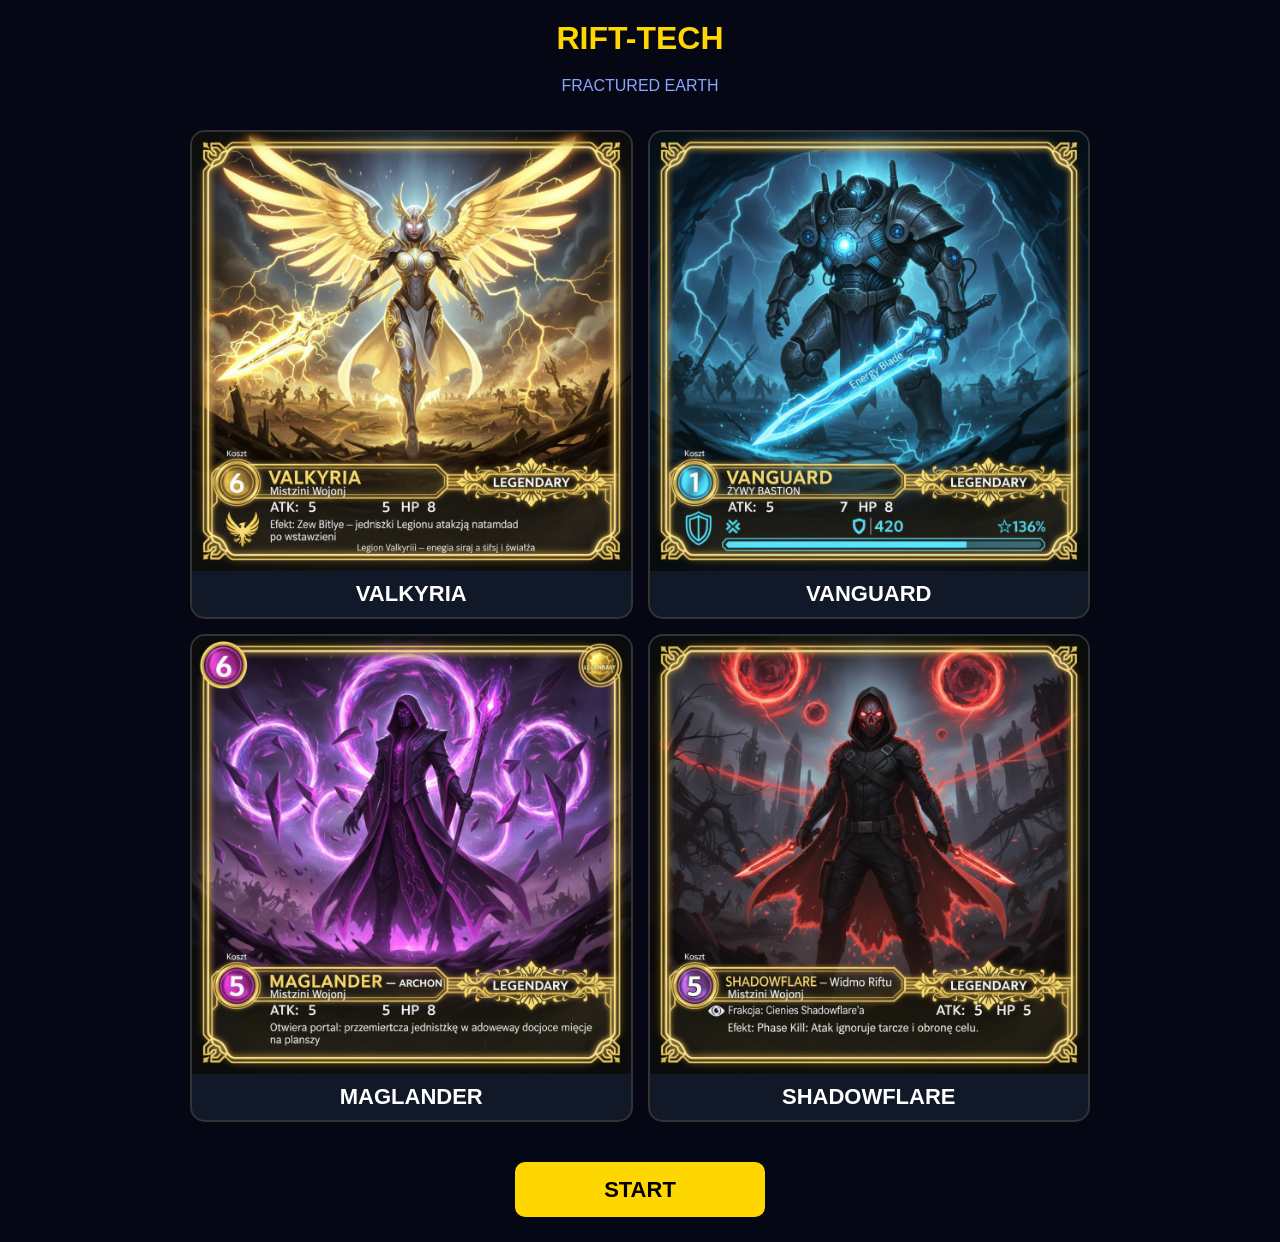
==== www/index.html @ 511accdf "Start RIFT-TECH WebView" ====
<!DOCTYPE html>
<html lang="pl">
<head>
<meta charset="UTF-8">
<meta name="viewport" content="width=device-width,initial-scale=1">
<title>RIFT-TECH</title>

<style>
body{
margin:0;
background:#050814;
font-family:Arial;
color:white;
}

header{
text-align:center;
padding:20px;
font-size:32px;
font-weight:bold;
color:gold;
}

.subtitle{
text-align:center;
margin-bottom:20px;
color:#8aa4ff;
}

.grid{
display:grid;
grid-template-columns:repeat(2,1fr);
gap:15px;
padding:15px;
max-width:900px;
margin:auto;
}

.card{
background:#111827;
border:2px solid #333;
border-radius:15px;
overflow:hidden;
transition:.2s;
cursor:pointer;
}

.card:hover{
transform:scale(1.03);
border-color:gold;
}

.card img{
width:100%;
display:block;
}

.name{
padding:10px;
text-align:center;
font-size:22px;
font-weight:bold;
}

.btn{
display:block;
margin:25px auto;
width:250px;
height:55px;
font-size:22px;
background:gold;
border:none;
border-radius:10px;
font-weight:bold;
}

.selected{
border:3px solid gold;
box-shadow:0 0 20px gold;
}
</style>
</head>

<body>

<header>RIFT-TECH</header>
<div class="subtitle">FRACTURED EARTH</div>

<div class="grid">

<div class="card" onclick="pick('valkyria',this)">
<img src="assets/heroes/valkyria.webp">
<div class="name">VALKYRIA</div>
</div>

<div class="card" onclick="pick('vanguard',this)">
<img src="assets/heroes/vanguard.webp">
<div class="name">VANGUARD</div>
</div>

<div class="card" onclick="pick('maglander',this)">
<img src="assets/heroes/maglander.webp">
<div class="name">MAGLANDER</div>
</div>

<div class="card" onclick="pick('shadowflare',this)">
<img src="assets/heroes/shadowflare.webp">
<div class="name">SHADOWFLARE</div>
</div>

</div>

<button class="btn" onclick="startGame()">
START
</button>

<script>
let faction=null;

function pick(name,el){
document.querySelectorAll(".card")
.forEach(c=>c.classList.remove("selected"));

el.classList.add("selected");
faction=name;
}

function startGame(){
if(!faction){
alert("Wybierz frakcję");
return;
}

localStorage.setItem("faction",faction);

alert("Wybrano: "+faction);
}
</script>

</body>
</html>
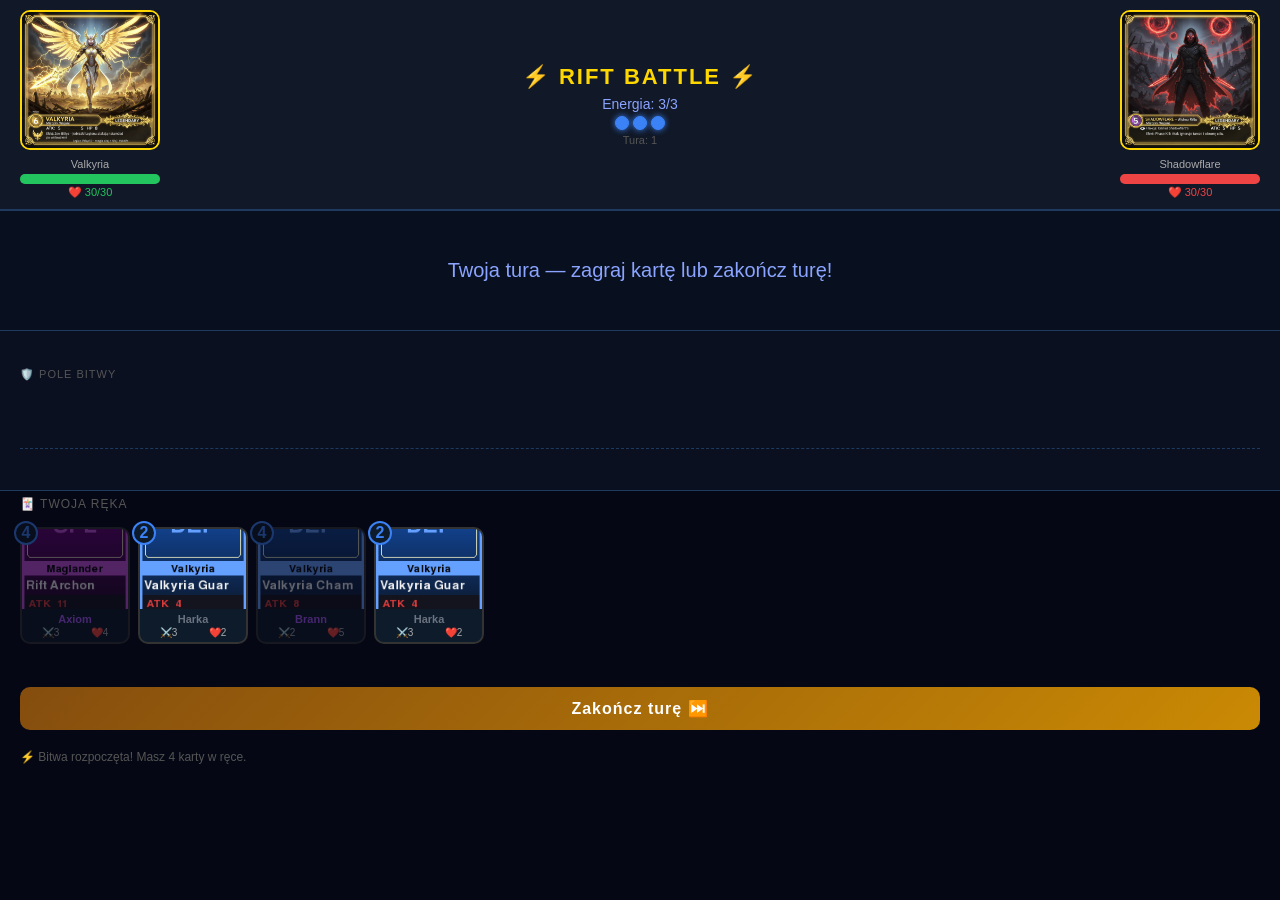
==== commit 611f100e: "Build playable battle screen" ====
--- a/www/index.html
+++ b/www/index.html
@@ -1,141 +1,318 @@
 <!DOCTYPE html>
-<html lang="pl">
+<html>
 <head>
 <meta charset="UTF-8">
-<meta name="viewport" content="width=device-width,initial-scale=1">
-<title>RIFT-TECH</title>
-
+<title>RIFT-TECH Battle</title>
 <style>
+*{ box-sizing:border-box; margin:0; padding:0; }
+
 body{
-margin:0;
-background:#050814;
-font-family:Arial;
-color:white;
-}
-
-header{
-text-align:center;
-padding:20px;
-font-size:32px;
-font-weight:bold;
-color:gold;
-}
-
-.subtitle{
-text-align:center;
-margin-bottom:20px;
-color:#8aa4ff;
-}
-
-.grid{
-display:grid;
-grid-template-columns:repeat(2,1fr);
-gap:15px;
-padding:15px;
-max-width:900px;
-margin:auto;
+  background:#050814;
+  color:white;
+  font-family:Arial;
+  min-height:100vh;
+}
+
+#top{
+  display:flex;
+  justify-content:space-between;
+  align-items:center;
+  padding:10px 20px;
+  background:#111827;
+  border-bottom:2px solid #1e3a5f;
+}
+
+.hero{
+  width:140px;
+  text-align:center;
+}
+
+.hero img{
+  width:100%;
+  height:140px;
+  object-fit:cover;
+  border:2px solid gold;
+  border-radius:10px;
+}
+
+.hero-name{
+  font-size:11px;
+  color:#aaa;
+  margin-top:4px;
+}
+
+.hp-bar-wrap{
+  background:#333;
+  border-radius:5px;
+  height:10px;
+  margin-top:4px;
+}
+
+.hp-bar{
+  height:10px;
+  border-radius:5px;
+  transition:width 0.4s;
+}
+
+#playerHpBar{ background:#22c55e; }
+#enemyHpBar{  background:#ef4444; }
+
+#mid{
+  text-align:center;
+}
+
+#mid h2{
+  font-size:22px;
+  color:gold;
+  letter-spacing:2px;
+}
+
+.energy-display{
+  font-size:14px;
+  margin-top:6px;
+  color:#8aa4ff;
+}
+
+.energy-gems{
+  display:flex;
+  justify-content:center;
+  gap:4px;
+  margin-top:4px;
+  flex-wrap:wrap;
+}
+
+.gem{
+  width:14px;
+  height:14px;
+  border-radius:50%;
+  background:#1e40af;
+  border:1px solid #3b82f6;
+}
+
+.gem.active{
+  background:#3b82f6;
+  box-shadow:0 0 6px #3b82f6;
+}
+
+#arena{
+  min-height:120px;
+  display:flex;
+  justify-content:center;
+  align-items:center;
+  font-size:20px;
+  color:#8aa4ff;
+  padding:20px;
+  text-align:center;
+  border-bottom:1px solid #1e3a5f;
+  background:#080f1e;
+}
+
+#board{
+  display:flex;
+  gap:10px;
+  padding:10px 20px;
+  min-height:160px;
+  background:#0a1020;
+  border-bottom:1px solid #1e3a5f;
+  flex-wrap:wrap;
+  align-items:center;
+}
+
+.board-label{
+  width:100%;
+  font-size:11px;
+  color:#555;
+  text-transform:uppercase;
+  letter-spacing:1px;
+}
+
+.unit{
+  width:80px;
+  background:#111827;
+  border:1px solid #22c55e;
+  border-radius:8px;
+  text-align:center;
+  padding:4px;
+  font-size:11px;
+  position:relative;
+  cursor:pointer;
+  transition:transform 0.2s;
+}
+
+.unit:hover{ transform:scale(1.05); }
+
+.unit img{
+  width:100%;
+  height:70px;
+  object-fit:cover;
+  border-radius:5px;
+}
+
+.unit.exhausted{
+  opacity:0.5;
+  border-color:#555;
+}
+
+.unit.enemy-unit{
+  border-color:#ef4444;
+}
+
+#hand-label{
+  padding:6px 20px;
+  font-size:12px;
+  color:#555;
+  text-transform:uppercase;
+  letter-spacing:1px;
+  background:#050814;
+}
+
+#hand{
+  display:flex;
+  gap:8px;
+  padding:10px 20px;
+  overflow-x:auto;
+  background:#050814;
+  min-height:160px;
+  align-items:flex-start;
 }
 
 .card{
-background:#111827;
-border:2px solid #333;
-border-radius:15px;
-overflow:hidden;
-transition:.2s;
-cursor:pointer;
+  width:110px;
+  min-width:110px;
+  border:2px solid #333;
+  border-radius:10px;
+  background:#0d1b2a;
+  cursor:pointer;
+  transition:transform 0.2s, border-color 0.2s, box-shadow 0.2s;
 }
 
 .card:hover{
-transform:scale(1.03);
-border-color:gold;
+  transform:translateY(-10px);
+  border-color:gold;
+  box-shadow:0 0 15px rgba(255,215,0,0.4);
+}
+
+.card.disabled{
+  opacity:0.4;
+  cursor:not-allowed;
+}
+
+.card.disabled:hover{
+  transform:none;
+  border-color:#333;
+  box-shadow:none;
 }
 
 .card img{
-width:100%;
-display:block;
-}
-
-.name{
-padding:10px;
-text-align:center;
-font-size:22px;
-font-weight:bold;
-}
-
-.btn{
-display:block;
-margin:25px auto;
-width:250px;
-height:55px;
-font-size:22px;
-background:gold;
-border:none;
-border-radius:10px;
-font-weight:bold;
-}
-
-.selected{
-border:3px solid gold;
-box-shadow:0 0 20px gold;
+  width:100%;
+  height:80px;
+  object-fit:cover;
+  border-radius:8px 8px 0 0;
+  display:block;
+}
+
+.card-body{
+  padding:4px;
+  text-align:center;
+}
+
+.card-name{
+  font-size:11px;
+  font-weight:bold;
+  color:#fff;
+  margin-bottom:2px;
+}
+
+.card-stats{
+  font-size:10px;
+  color:#aaa;
+  display:flex;
+  justify-content:space-around;
+}
+
+.card-cost{
+  font-size:16px;
+  font-weight:bold;
+  color:#3b82f6;
+  position:absolute;
+  top:-8px;
+  left:-8px;
+  background:#0d1b2a;
+  border:2px solid #3b82f6;
+  border-radius:50%;
+  width:24px;
+  height:24px;
+  display:flex;
+  align-items:center;
+  justify-content:center;
+}
+
+.card{ position:relative; }
+
+#end-btn{
+  display:block;
+  width:calc(100% - 40px);
+  margin:10px 20px;
+  padding:12px;
+  background:linear-gradient(135deg,#854d0e,#ca8a04);
+  border:none;
+  border-radius:10px;
+  color:white;
+  font-size:16px;
+  font-weight:bold;
+  cursor:pointer;
+  letter-spacing:1px;
+  transition:opacity 0.2s;
+}
+
+#end-btn:hover{ opacity:0.85; }
+
+#log{
+  padding:10px 20px;
+  font-size:12px;
+  color:#555;
+  min-height:40px;
 }
 </style>
 </head>
-
 <body>
 
-<header>RIFT-TECH</header>
-<div class="subtitle">FRACTURED EARTH</div>
-
-<div class="grid">
-
-<div class="card" onclick="pick('valkyria',this)">
-<img src="assets/heroes/valkyria.webp">
-<div class="name">VALKYRIA</div>
+<div id="top">
+  <div class="hero">
+    <img id="playerHero" src="assets/heroes/valkyria.webp">
+    <div class="hero-name" id="playerName">Valkyria</div>
+    <div class="hp-bar-wrap"><div class="hp-bar" id="playerHpBar" style="width:100%"></div></div>
+    <div id="playerHpText" style="font-size:11px;color:#22c55e;margin-top:2px;">❤️ 30/30</div>
+  </div>
+
+  <div id="mid">
+    <h2>⚡ RIFT BATTLE ⚡</h2>
+    <div class="energy-display">Energia: <span id="energyText">3/3</span></div>
+    <div class="energy-gems" id="gems"></div>
+    <div style="font-size:11px;color:#555;margin-top:4px;">Tura: <span id="turnNum">1</span></div>
+  </div>
+
+  <div class="hero">
+    <img id="enemyHero" src="assets/heroes/shadowflare.webp">
+    <div class="hero-name">Shadowflare</div>
+    <div class="hp-bar-wrap"><div class="hp-bar" id="enemyHpBar" style="width:100%"></div></div>
+    <div id="enemyHpText" style="font-size:11px;color:#ef4444;margin-top:2px;">❤️ 30/30</div>
+  </div>
 </div>
 
-<div class="card" onclick="pick('vanguard',this)">
-<img src="assets/heroes/vanguard.webp">
-<div class="name">VANGUARD</div>
+<div id="arena">Twoja tura — zagraj kartę lub zakończ turę!</div>
+
+<div id="board">
+  <div class="board-label">🛡️ Pole bitwy</div>
 </div>
 
-<div class="card" onclick="pick('maglander',this)">
-<img src="assets/heroes/maglander.webp">
-<div class="name">MAGLANDER</div>
-</div>
-
-<div class="card" onclick="pick('shadowflare',this)">
-<img src="assets/heroes/shadowflare.webp">
-<div class="name">SHADOWFLARE</div>
-</div>
-
-</div>
-
-<button class="btn" onclick="startGame()">
-START
-</button>
-
-<script>
-let faction=null;
-
-function pick(name,el){
-document.querySelectorAll(".card")
-.forEach(c=>c.classList.remove("selected"));
-
-el.classList.add("selected");
-faction=name;
-}
-
-function startGame(){
-if(!faction){
-alert("Wybierz frakcję");
-return;
-}
-
-localStorage.setItem("faction",faction);
-
-alert("Wybrano: "+faction);
-}
-</script>
-
+<div id="hand-label">🃏 Twoja ręka</div>
+<div id="hand"></div>
+
+<button id="end-btn" onclick="endTurn()">Zakończ turę ⏭️</button>
+
+<div id="log"></div>
+
+<script src="battle.js"></script>
 </body>
 </html>
